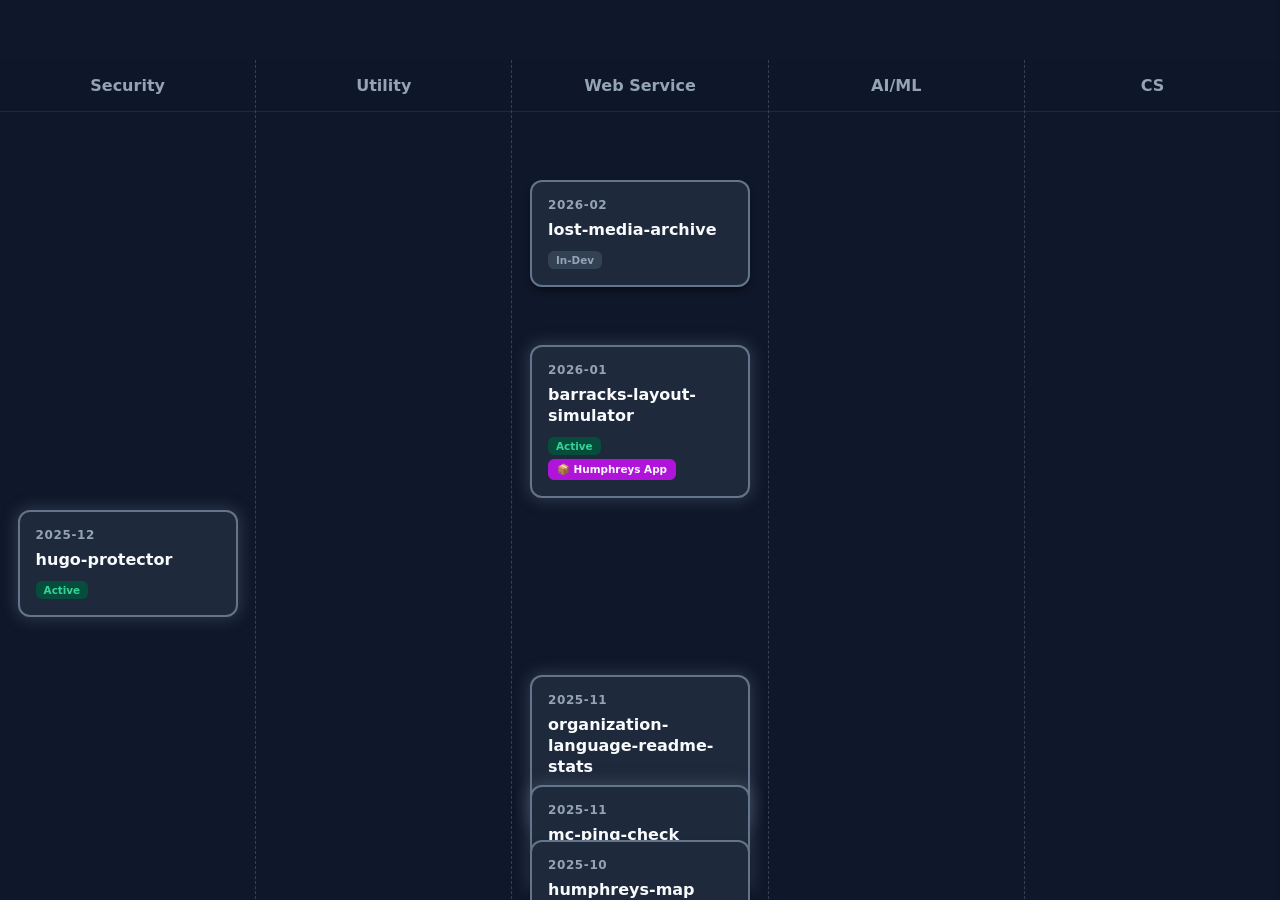
==== devHistory/index.html @ 36b39197 "updating history" ====
<!-- python -m http.server 8080 -->

<!DOCTYPE html>
<html lang="ko">
<head>
    <meta charset="UTF-8">
    <meta name="viewport" content="width=device-width, initial-scale=1.0">
    <title>Development History</title>

    <link rel="stylesheet" href="style.css"/>
</head>
<body>

<div id="app">
    <div id="main-view">
        <div class="swimlanes" id="swimlanes-container">
            <svg id="svg-layer"></svg>
        </div>
    </div>

    <div id="side-panel">
        <div class="panel-header">
            <span class="close-btn" onclick="closePanel()">×</span>
            <span class="panel-gen" id="sp-gen"></span>
            <h2 class="panel-title" id="sp-title"></h2>
            <div class="badge-group" id="sp-badges"></div>
        </div>
        <div class="panel-content">
            <div class="sidebar-timeline" id="sp-timeline"></div>
            <h3 class="section-title">Tech Stack</h3>
            <p class="panel-desc" id="sp-techstack"></p>
            <h3 class="section-title">Description</h3>
            <p class="panel-desc" id="sp-description"></p>
        </div>
    </div>
</div>

<script src="render.js"></script>

</body>
</html>
---- devHistory/style.css ----
* {
    box-sizing: border-box;
    margin: 0;
    padding: 0;
}

body {
    font-family: 'Pretendard', -apple-system, system-ui, sans-serif;
    background-color: #0f172a;
    color: #e2e8f0;
    overflow-x: hidden;
}

#app {
    display: flex;
    width: 100vw;
    height: 100vh;
}

#main-view {
    flex-grow: 1;
    position: relative;
    overflow-y: auto;
    overflow-x: auto;
    scroll-behavior: smooth;
}

.swimlanes {
    display: flex;
    width: 100%;
    min-width: 1200px;
    position: relative;
    padding-top: 60px;
    padding-bottom: 100px;
}

.lane {
    flex: 1;
    border-right: 1px dashed #334155;
    position: relative;
    display: flex;
    flex-direction: column;
    align-items: center;
}

.lane:last-child {
    border-right: none;
}

.lane-title {
    position: sticky;
    top: 0;
    width: 100%;
    text-align: center;
    padding: 1rem;
    font-weight: 800;
    color: #94a3b8;
    background: rgba(15, 23, 42, 0.95);
    z-index: 200;
    border-bottom: 1px solid #1e293b;
    backdrop-filter: blur(4px);
}

.node {
    position: absolute;
    width: 220px;
    padding: 1rem;
    background: #1e293b;
    border-radius: 12px;
    box-shadow: 0 4px 6px -1px rgba(0, 0, 0, 0.5);
    cursor: pointer;
    transform: translateX(-50%);
    z-index: 100;
    transition: all 0.2s cubic-bezier(0.4, 0, 0.2, 1);
    display: flex;
    flex-direction: column;
    gap: 8px;
    border: 2px solid #64748b;
}

.node.active-node {
    box-shadow: 0 0 15px 3px var(--glow-color);
}

.node:hover {
    transform: translateX(-50%) translateY(-4px);
    box-shadow: 0 12px 20px -5px rgba(0, 0, 0, 0.8);
    z-index: 110;
}

.node.active-node:hover {
    box-shadow: 0 0 25px 6px var(--glow-hover);
    z-index: 110;
}

.node-header {
    display: flex;
    justify-content: space-between;
    align-items: center;
}

.node-date {
    font-size: 0.75rem;
    color: #94a3b8;
    font-weight: 700;
    letter-spacing: 0.05em;
}

.node-title {
    font-size: 1rem;
    font-weight: 800;
    color: #f8fafc;
    word-break: keep-all;
    line-height: 1.3;
}

.sidebar-timeline {
    background: rgba(15, 23, 42, 0.6);
    border-radius: 8px;
    padding: 12px;
    font-size: 0.85rem;
    color: #94a3b8;
    display: flex;
    flex-direction: column;
    gap: 8px;
    margin-bottom: 1.5rem;
    border: 1px solid #334155;
}

.time-row {
    display: flex;
    justify-content: space-between;
    align-items: center;
}

.time-label {
    font-weight: 700;
    color: #cbd5e1;
}

.time-val {
    font-family: monospace;
    font-size: 0.9rem;
    color: #f8fafc;
}

.badge-group {
    display: flex;
    flex-wrap: wrap;
    gap: 4px;
    margin-top: 2px;
}

.badge {
    font-size: 0.65rem;
    font-weight: 700;
    padding: 0.2rem 0.5rem;
    border-radius: 6px;
}

.badge-active {
    background-color: #064e3b;
    color: #34d399;
}

.badge-retired {
    background-color: #334155;
    color: #94a3b8;
}

.badge-set {
    background-color: #1e293b;
    color: #f8fafc;
    border: 1px solid #475569;
}

#svg-layer {
    position: absolute;
    top: 0;
    left: 0;
    width: 100%;
    pointer-events: none;
    z-index: 5;
    overflow: visible;
}

.edge {
    fill: none;
    transition: all 0.3s;
    stroke: #475569;
    stroke-width: 2px;
    stroke-linecap: round;
}

.dimmed {
    opacity: 0.1 !important;
    filter: grayscale(100%);
}

.highlighted {
    opacity: 1 !important;
    filter: none;
}

.edge.highlighted {
    stroke: #f8fafc;
    stroke-width: 3.5px;
    z-index: 20;
}

#side-panel {
    position: fixed;
    top: 0;
    bottom: 0;
    right: -500px;
    width: 100%;
    max-width: 450px;
    background: #1e293b;
    box-shadow: -10px 0 30px rgba(0,0,0,0.5);
    transition: right 0.4s cubic-bezier(0.4, 0, 0.2, 1);
    z-index: 300;
    display: flex;
    flex-direction: column;
    border-left: 1px solid #334155;
}

#side-panel.open {
    right: 0;
}

.panel-header {
    padding: 2.5rem 2rem 2rem 2rem;
    border-bottom: 1px solid #334155;
    position: relative;
}

.close-btn {
    position: absolute;
    top: 1.5rem;
    right: 1.5rem;
    cursor: pointer;
    color: #64748b;
    font-size: 1.8rem;
    font-weight: bold;
    line-height: 1;
}

.close-btn:hover {
    color: #f8fafc;
}

.panel-gen {
    font-size: 0.8rem;
    font-weight: 700;
    color: #94a3b8;
    margin-bottom: 0.5rem;
    display: block;
    text-transform: uppercase;
}

.panel-title {
    font-size: 1.8rem;
    font-weight: 800;
    margin-bottom: 1rem;
    color: #f8fafc;
    line-height: 1.3;
}

.panel-content {
    padding: 2rem;
    overflow-y: auto;
    flex-grow: 1;
}

.section-title {
    font-size: 1.1rem;
    font-weight: 700;
    color: #e2e8f0;
    border-bottom: 2px solid #334155;
    padding-bottom: 0.5rem;
    margin-top: 1.5rem;
    margin-bottom: 1rem;
}

.panel-desc {
    font-size: 0.95rem;
    line-height: 1.6;
    color: #cbd5e1;
    white-space: pre-line;
}
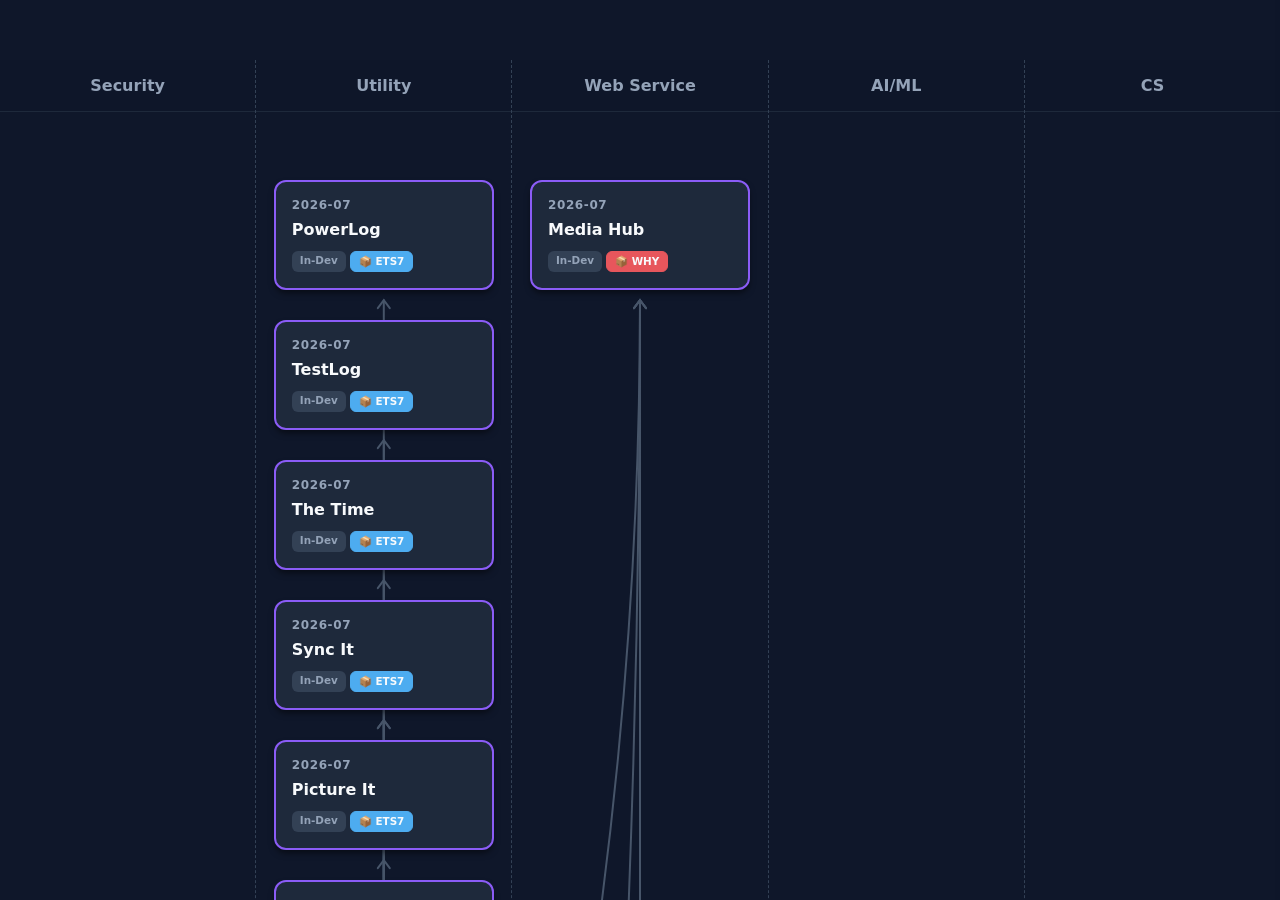
==== commit 88a1eb3c: "kz-lite" ====
--- a/devHistory/index.html
+++ b/devHistory/index.html
@@ -7,6 +7,7 @@
     <meta name="viewport" content="width=device-width, initial-scale=1.0">
     <title>Development History</title>
 
+    <link rel="icon" href="./favicon.ico" type="image/x-icon">
     <link rel="stylesheet" href="style.css"/>
 </head>
 <body>
